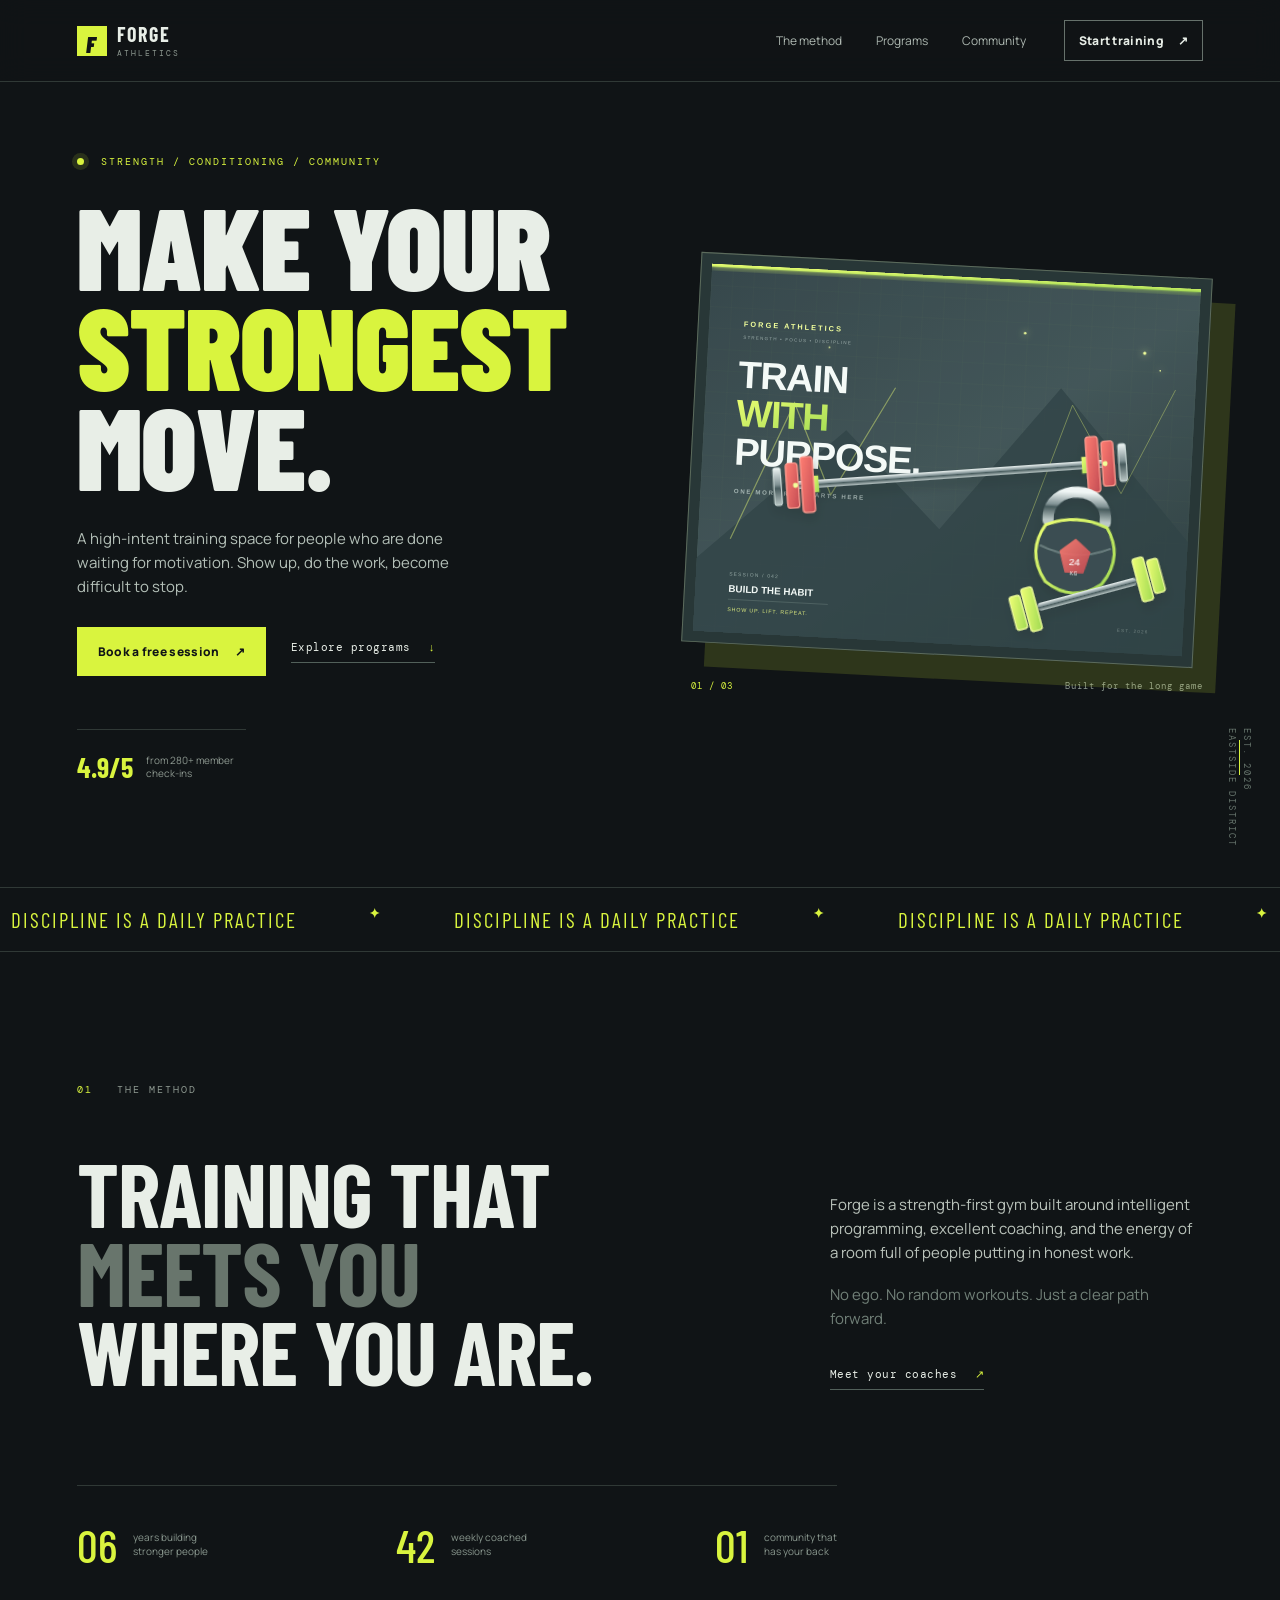
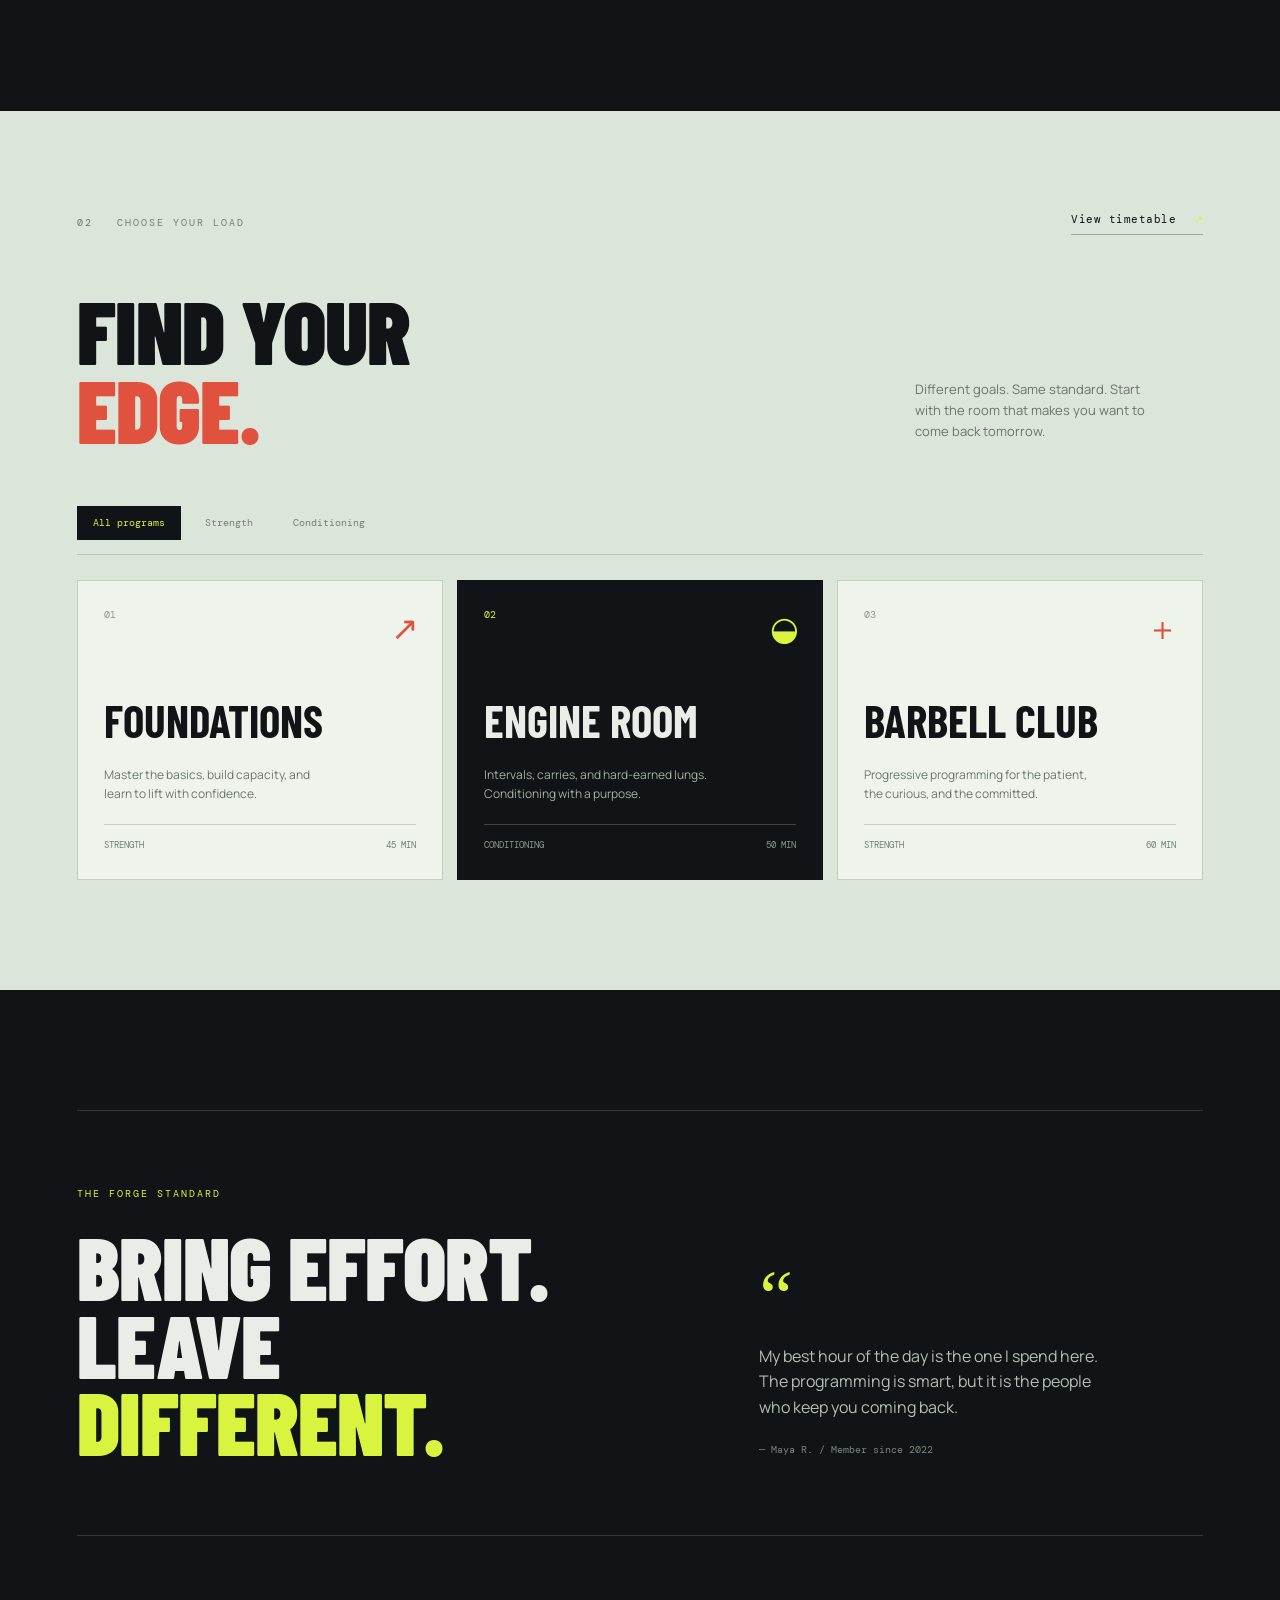
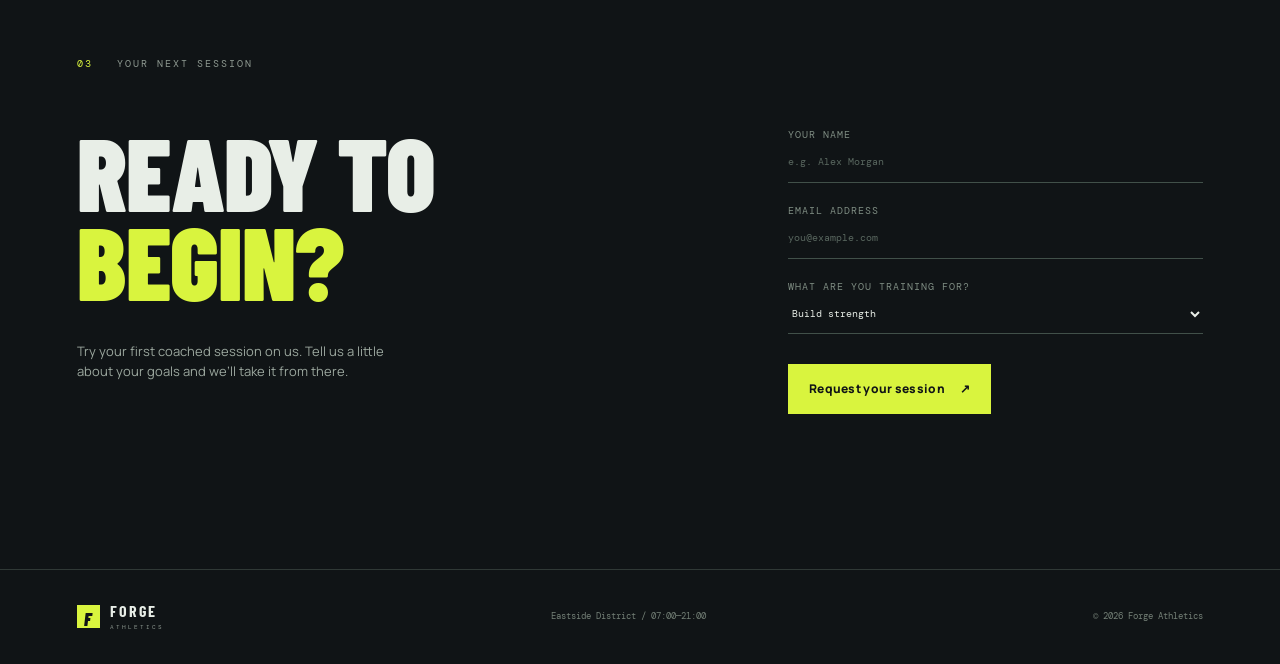
==== index.html @ f22df0a8 "intial comite create image of diamond jewellery cretae it on royal theme" ====
<!doctype html>
<html lang="en">
<head>
  <meta charset="UTF-8">
  <meta name="viewport" content="width=device-width, initial-scale=1.0">
  <meta name="description" content="Forge Athletics is a focused strength and conditioning gym for people who train with purpose.">
  <title>Forge Athletics | Train With Purpose</title>
  <link rel="preconnect" href="https://fonts.googleapis.com">
  <link rel="preconnect" href="https://fonts.gstatic.com" crossorigin>
  <link href="https://fonts.googleapis.com/css2?family=Barlow+Condensed:wght@400;500;600;700;800;900&family=DM+Mono:wght@400;500&family=Manrope:wght@400;500;600;700;800&display=swap" rel="stylesheet">
  <link rel="stylesheet" href="styles.css">
</head>
<body>
  <header class="site-header">
    <a class="brand" href="#top" aria-label="Forge Athletics home">
      <span class="brand-mark">F</span>
      <span><strong>FORGE</strong><small>ATHLETICS</small></span>
    </a>
    <nav class="desktop-nav" aria-label="Main navigation">
      <a href="#method">The method</a>
      <a href="#programs">Programs</a>
      <a href="#community">Community</a>
    </nav>
    <a class="button button-small button-outline" href="#join">Start training <span aria-hidden="true">↗</span></a>
  </header>

  <main id="top">
    <section class="hero section-shell">
      <div class="hero-copy reveal">
        <p class="eyebrow"><span class="pulse-dot"></span> Strength / Conditioning / Community</p>
        <h1>Make your<br><em>strongest</em><br>move.</h1>
        <p class="hero-intro">A high-intent training space for people who are done waiting for motivation. Show up, do the work, become difficult to stop.</p>
        <div class="hero-actions">
          <a class="button button-primary" href="#join">Book a free session <span aria-hidden="true">↗</span></a>
          <a class="text-link" href="#programs">Explore programs <span aria-hidden="true">↓</span></a>
        </div>
        <div class="hero-proof"><strong>4.9/5</strong><span>from 280+ member check-ins</span></div>
      </div>
      <div class="hero-art reveal reveal-delay" aria-label="Forge Athletics gym training poster">
        <div class="art-frame"><img src="gym-training-poster.svg" alt="Barbell and kettlebell in the Forge Athletics gym poster artwork"></div>
        <div class="art-caption"><span>01 / 03</span><span>Built for the long game</span></div>
      </div>
      <div class="hero-side-note">EST. 2026 <span></span> EASTSIDE DISTRICT</div>
    </section>

    <section class="ticker" aria-label="Training philosophy">
      <div class="ticker-track"><span>DISCIPLINE IS A DAILY PRACTICE</span><b>✦</b><span>DISCIPLINE IS A DAILY PRACTICE</span><b>✦</b><span>DISCIPLINE IS A DAILY PRACTICE</span><b>✦</b></div>
    </section>

    <section class="intro section-shell" id="method">
      <div class="section-label">01 <span>The method</span></div>
      <div class="intro-grid">
        <h2>Training that<br><span>meets you</span><br>where you are.</h2>
        <div class="intro-text"><p>Forge is a strength-first gym built around intelligent programming, excellent coaching, and the energy of a room full of people putting in honest work.</p><p class="muted">No ego. No random workouts. Just a clear path forward.</p><a class="text-link" href="#join">Meet your coaches <span aria-hidden="true">↗</span></a></div>
      </div>
      <div class="stat-row">
        <div><strong>06</strong><span>years building<br>stronger people</span></div>
        <div><strong>42</strong><span>weekly coached<br>sessions</span></div>
        <div><strong>01</strong><span>community that<br>has your back</span></div>
      </div>
    </section>

    <section class="programs section-shell" id="programs">
      <div class="section-heading"><div class="section-label">02 <span>Choose your load</span></div><a class="text-link" href="#join">View timetable <span aria-hidden="true">↗</span></a></div>
      <div class="program-intro"><h2>Find your<br><em>edge.</em></h2><p>Different goals. Same standard. Start with the room that makes you want to come back tomorrow.</p></div>
      <div class="program-tabs" role="tablist" aria-label="Program filters">
        <button class="tab active" role="tab" aria-selected="true" data-filter="all">All programs</button>
        <button class="tab" role="tab" aria-selected="false" data-filter="strength">Strength</button>
        <button class="tab" role="tab" aria-selected="false" data-filter="conditioning">Conditioning</button>
      </div>
      <div class="program-grid">
        <article class="program-card" data-type="strength"><span class="card-number">01</span><div class="card-icon">↗</div><h3>Foundations</h3><p>Master the basics, build capacity, and learn to lift with confidence.</p><div class="card-footer"><span>Strength</span><span>45 min</span></div></article>
        <article class="program-card featured" data-type="conditioning"><span class="card-number">02</span><div class="card-icon">◒</div><h3>Engine Room</h3><p>Intervals, carries, and hard-earned lungs. Conditioning with a purpose.</p><div class="card-footer"><span>Conditioning</span><span>50 min</span></div></article>
        <article class="program-card" data-type="strength"><span class="card-number">03</span><div class="card-icon">＋</div><h3>Barbell Club</h3><p>Progressive programming for the patient, the curious, and the committed.</p><div class="card-footer"><span>Strength</span><span>60 min</span></div></article>
      </div>
    </section>

    <section class="community section-shell" id="community">
      <div class="community-card"><div><p class="eyebrow">The Forge standard</p><h2>Bring effort.<br>Leave <em>different.</em></h2></div><div class="community-quote"><span class="quote-mark">“</span><p>My best hour of the day is the one I spend here. The programming is smart, but it is the people who keep you coming back.</p><small>— Maya R. / Member since 2022</small></div></div>
    </section>

    <section class="join section-shell" id="join">
      <div class="section-label">03 <span>Your next session</span></div>
      <div class="join-grid"><div><h2>Ready to<br><em>begin?</em></h2><p>Try your first coached session on us. Tell us a little about your goals and we’ll take it from there.</p></div><form class="join-form"><label>Your name<input type="text" name="name" placeholder="e.g. Alex Morgan" required></label><label>Email address<input type="email" name="email" placeholder="you@example.com" required></label><label>What are you training for?<select name="goal"><option>Build strength</option><option>Improve conditioning</option><option>Get back into a routine</option><option>Train for something specific</option></select></label><button class="button button-primary" type="submit">Request your session <span aria-hidden="true">↗</span></button><p class="form-note" aria-live="polite"></p></form></div>
    </section>
  </main>
  <footer class="site-footer section-shell"><a class="brand" href="#top"><span class="brand-mark">F</span><span><strong>FORGE</strong><small>ATHLETICS</small></span></a><span>Eastside District / 07:00—21:00</span><span>© 2026 Forge Athletics</span></footer>
  <script src="script.js"></script>
</body>
</html>
---- styles.css ----
:root{--ink:#101416;--paper:#e8eee7;--acid:#d9f43e;--muted:#8d9890;--line:#303936;--red:#e1523e;--display:'Barlow Condensed',sans-serif;--body:'Manrope',sans-serif;--mono:'DM Mono',monospace}*{box-sizing:border-box}html{scroll-behavior:smooth}body{margin:0;background:var(--ink);color:var(--paper);font-family:var(--body);font-size:15px;line-height:1.6}a{color:inherit;text-decoration:none}button,input,select{font:inherit}section{scroll-margin-top:90px}.section-shell{max-width:1280px;margin:0 auto;padding-left:6vw;padding-right:6vw}.site-header{height:82px;display:flex;align-items:center;justify-content:space-between;padding:0 6vw;border-bottom:1px solid var(--line);position:sticky;top:0;background:rgba(16,20,22,.88);backdrop-filter:blur(14px);z-index:10}.brand{display:flex;gap:10px;align-items:center;letter-spacing:1px}.brand-mark{width:30px;height:30px;display:grid;place-items:center;background:var(--acid);color:var(--ink);font-family:var(--display);font-size:23px;font-weight:900;font-style:italic}.brand strong,.brand small{display:block;line-height:1}.brand strong{font-family:var(--display);font-size:20px;letter-spacing:2px}.brand small{font-family:var(--mono);font-size:8px;color:var(--muted);letter-spacing:2px;margin-top:5px}.desktop-nav{display:flex;gap:34px;margin-left:auto;margin-right:38px;color:#aeb8b1;font-size:12px}.desktop-nav a:hover,.text-link:hover{color:var(--acid)}.button{border:0;display:inline-flex;align-items:center;justify-content:center;gap:15px;padding:15px 21px;font-weight:800;font-size:12px;letter-spacing:.3px;cursor:pointer;transition:transform .2s,background .2s,color .2s}.button:hover{transform:translateY(-3px)}.button-primary{background:var(--acid);color:var(--ink)}.button-primary:hover{background:#f0ff86}.button-outline{border:1px solid #66716b;color:var(--paper)}.button-outline:hover{border-color:var(--acid);color:var(--acid)}.button-small{padding:10px 14px}.hero{min-height:700px;display:grid;grid-template-columns:1fr 1fr;align-items:center;gap:8vw;position:relative;padding-top:72px;padding-bottom:82px}.hero-copy{padding-bottom:15px}.eyebrow{color:var(--acid);font-family:var(--mono);font-size:10px;letter-spacing:2px;text-transform:uppercase;margin:0 0 25px}.pulse-dot{display:inline-block;width:7px;height:7px;border-radius:50%;background:var(--acid);box-shadow:0 0 0 5px rgba(217,244,62,.13);margin-right:9px}.hero h1,.program-intro h2,.community-card h2,.join h2{font-family:var(--display);font-weight:900;text-transform:uppercase;line-height:.87;letter-spacing:-1px;margin:0;font-size:clamp(70px,9vw,134px)}em{font-style:normal;color:var(--acid)}.hero-intro{max-width:405px;color:#b4c0b8;margin:31px 0 28px;font-size:15px}.hero-actions{display:flex;gap:25px;align-items:center}.text-link{font-family:var(--mono);color:var(--paper);font-size:11px;letter-spacing:.5px;border-bottom:1px solid #52605a;padding-bottom:5px}.text-link span{color:var(--acid);margin-left:10px}.hero-proof{border-top:1px solid var(--line);display:flex;gap:13px;align-items:center;width:max-content;margin-top:53px;padding-top:15px}.hero-proof strong{font-family:var(--display);font-size:28px;color:var(--acid)}.hero-proof span{font-size:10px;color:var(--muted);max-width:100px;line-height:1.3}.hero-art{position:relative}.art-frame{background:#283737;border:1px solid #5c6b5c;padding:10px;box-shadow:24px 24px 0 rgba(217,244,62,.15);transform:rotate(3deg)}.art-frame img{display:block;width:100%;height:auto;mix-blend-mode:screen}.art-caption{display:flex;justify-content:space-between;font-family:var(--mono);font-size:9px;letter-spacing:1px;color:var(--muted);margin-top:25px}.art-caption span:first-child{color:var(--acid)}.hero-side-note{position:absolute;right:2vw;bottom:40px;writing-mode:vertical-rl;color:#65736b;font-family:var(--mono);font-size:9px;letter-spacing:2px}.hero-side-note span{height:35px;border-left:1px solid var(--acid);display:block;margin:12px auto}.ticker{border-top:1px solid var(--line);border-bottom:1px solid var(--line);padding:15px 0;overflow:hidden;color:var(--acid);font-family:var(--display);font-size:21px;letter-spacing:2px;white-space:nowrap}.ticker-track{display:flex;justify-content:space-around;gap:50px;animation:marquee 20s linear infinite}.ticker b{font-family:var(--body);font-size:13px}.intro{padding-top:130px;padding-bottom:130px}.section-label{font-family:var(--mono);font-size:10px;color:var(--acid);letter-spacing:2px;text-transform:uppercase}.section-label span{color:var(--muted);margin-left:16px}.intro-grid{display:grid;grid-template-columns:1.1fr .75fr;gap:16vw;margin-top:55px}.intro h2,.program-intro h2{font-family:var(--display);font-size:clamp(56px,7vw,96px);text-transform:uppercase;line-height:.88;margin:0;letter-spacing:-1px}.intro h2 span{color:#68756c}.intro-text{align-self:end;color:#bbc4bc;max-width:370px}.intro-text p{margin:0 0 18px}.intro-text .muted{color:#718078}.intro-text .text-link{display:inline-block;margin-top:17px}.stat-row{border-top:1px solid var(--line);display:flex;justify-content:space-between;max-width:760px;margin-top:95px;padding-top:22px}.stat-row div{display:flex;gap:16px;align-items:center}.stat-row strong{font-family:var(--display);font-size:46px;color:var(--acid);font-weight:500}.stat-row span{color:#89978e;font-size:10px;line-height:1.35}.programs{background:#dce5d9;color:var(--ink);max-width:none;padding-top:100px;padding-bottom:110px}.programs>*{max-width:1150px;margin-left:auto;margin-right:auto}.programs .section-label{color:#6a7c68}.programs .section-label span{color:#728074}.section-heading{display:flex;justify-content:space-between;align-items:center}.section-heading .text-link{color:var(--ink);border-color:#9ba99c}.program-intro{display:flex;justify-content:space-between;align-items:end;margin-top:55px!important}.program-intro em{color:var(--red)}.program-intro p{max-width:250px;color:#67756b;margin:0 3vw 6px 0;font-size:13px}.program-tabs{display:flex;gap:8px;border-bottom:1px solid #b9c5b9;margin-top:58px!important;padding-bottom:14px}.tab{border:1px solid transparent;background:none;padding:8px 15px;color:#718074;cursor:pointer;font-family:var(--mono);font-size:10px}.tab.active,.tab:hover{background:var(--ink);color:var(--acid)}.program-grid{display:grid;grid-template-columns:repeat(3,1fr);gap:14px;margin-top:25px!important}.program-card{min-height:300px;background:#eef3ec;border:1px solid #c1cec0;padding:26px;display:flex;flex-direction:column;position:relative;transition:transform .25s,background .25s}.program-card:hover{transform:translateY(-7px);background:#f7faf4}.program-card.featured{background:var(--ink);color:var(--paper);border-color:var(--ink)}.program-card.featured:hover{background:#182023}.card-number{font-family:var(--mono);font-size:10px;color:#88978b}.featured .card-number{color:var(--acid)}.card-icon{font-family:var(--display);font-size:33px;position:absolute;right:23px;top:20px;color:var(--red)}.featured .card-icon{color:var(--acid)}.program-card h3{font-family:var(--display);font-size:45px;line-height:1;margin:75px 0 10px;text-transform:uppercase}.program-card p{color:#6b786e;font-size:12px;max-width:235px}.featured p{color:#a1afa5}.card-footer{display:flex;justify-content:space-between;border-top:1px solid #c4d0c3;padding-top:13px;margin-top:auto;font-family:var(--mono);font-size:9px;color:#718074;text-transform:uppercase}.featured .card-footer{border-color:#3d4742;color:#8d998e}.community{padding-top:120px;padding-bottom:120px}.community-card{display:grid;grid-template-columns:1fr .8fr;gap:10vw;border-top:1px solid var(--line);border-bottom:1px solid var(--line);padding:75px 0}.community-card h2{font-size:clamp(60px,7vw,105px)}.community-quote{align-self:end;max-width:350px;color:#b3beb6}.quote-mark{font-family:Georgia,serif;font-size:75px;color:var(--acid);line-height:.5}.community-quote p{font-size:16px}.community-quote small{font-family:var(--mono);color:#77867d;font-size:10px}.join{padding-bottom:135px}.join-grid{display:grid;grid-template-columns:1fr .8fr;gap:15vw;margin-top:55px}.join h2{font-size:clamp(65px,8vw,115px)}.join-grid>div p{max-width:315px;color:#9ba79e;margin-top:35px;font-size:13px}.join-form{display:grid;gap:20px}.join-form label{font-family:var(--mono);font-size:10px;color:#7e8c82;text-transform:uppercase;letter-spacing:1px}.join-form input,.join-form select{width:100%;background:none;border:0;border-bottom:1px solid #415049;color:var(--paper);padding:11px 0 12px;outline:0;border-radius:0}.join-form input:focus,.join-form select:focus{border-color:var(--acid)}.join-form input::placeholder{color:#59675f}.join-form select option{background:var(--ink)}.join-form .button{margin-top:10px;justify-self:start}.form-note{color:var(--acid);font-family:var(--mono);font-size:10px;margin:0}.site-footer{border-top:1px solid var(--line);min-height:95px;display:flex;align-items:center;justify-content:space-between;color:#748077;font-family:var(--mono);font-size:9px}.site-footer .brand{color:var(--paper)}.site-footer .brand-mark{width:23px;height:23px;font-size:18px}.site-footer .brand strong{font-size:16px}.site-footer .brand small{font-size:6px}.reveal{animation:rise .8s ease both}.reveal-delay{animation-delay:.15s}@keyframes rise{from{opacity:0;transform:translateY(22px)}to{opacity:1;transform:none}}@keyframes marquee{to{transform:translateX(-33%)}}@media(max-width:760px){.site-header{height:70px;padding:0 5vw}.desktop-nav{display:none}.site-header .button{font-size:10px;padding:9px 10px}.hero{display:flex;flex-direction:column;align-items:stretch;gap:55px;padding-top:70px;padding-bottom:75px}.hero h1{font-size:80px}.hero-intro{font-size:13px}.hero-side-note{display:none}.hero-art{width:87%;align-self:flex-end}.intro{padding-top:85px;padding-bottom:85px}.intro-grid,.join-grid,.community-card{grid-template-columns:1fr;gap:45px}.intro h2,.program-intro h2{font-size:64px}.stat-row{margin-top:60px;gap:18px}.stat-row div{display:block}.stat-row strong{display:block;font-size:38px}.stat-row span{display:block}.programs{padding-top:75px;padding-bottom:75px}.program-intro{display:block}.program-intro p{margin-top:25px}.program-tabs{overflow:auto;white-space:nowrap}.program-grid{grid-template-columns:1fr}.program-card{min-height:260px}.community{padding-top:85px;padding-bottom:85px}.community-card{padding:52px 0}.community-card h2{font-size:72px}.join{padding-bottom:90px}.site-footer{padding-top:25px;padding-bottom:25px;gap:18px;align-items:flex-start;flex-direction:column}.site-footer>span{font-size:8px}}
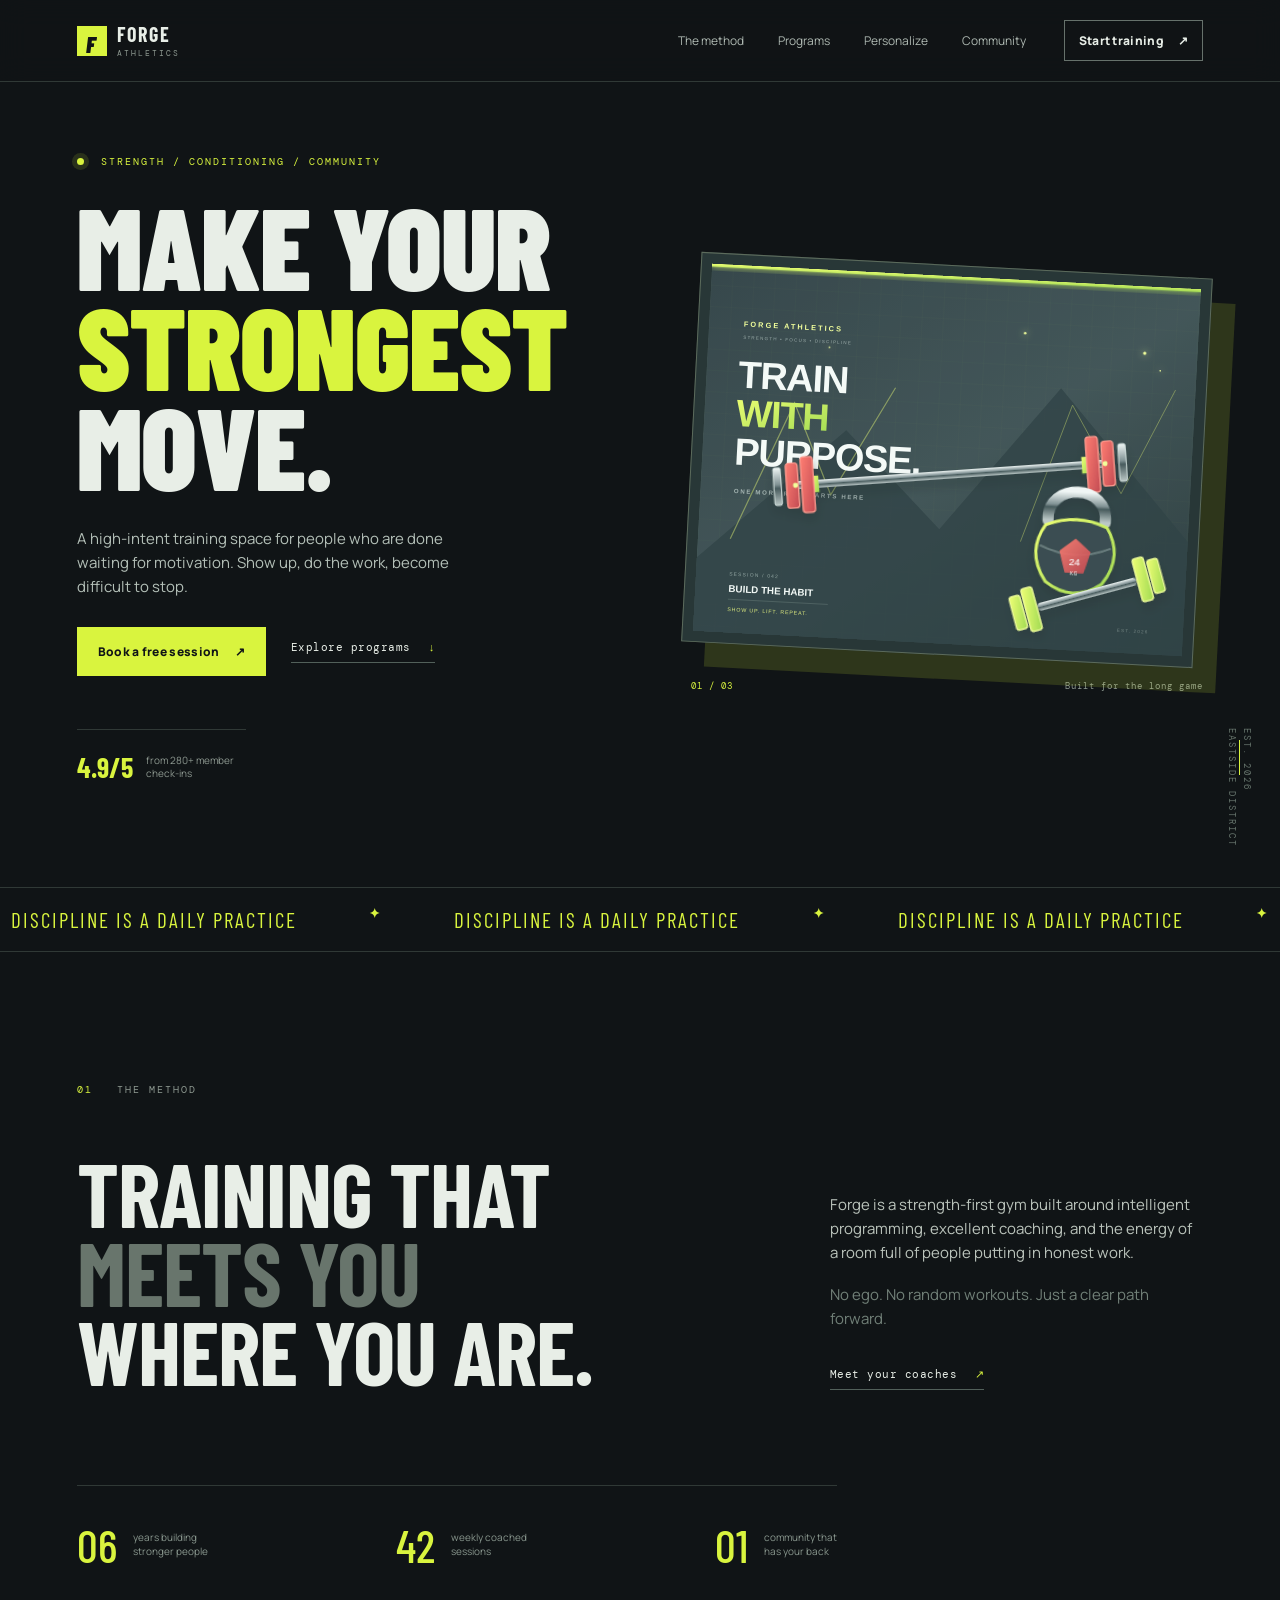
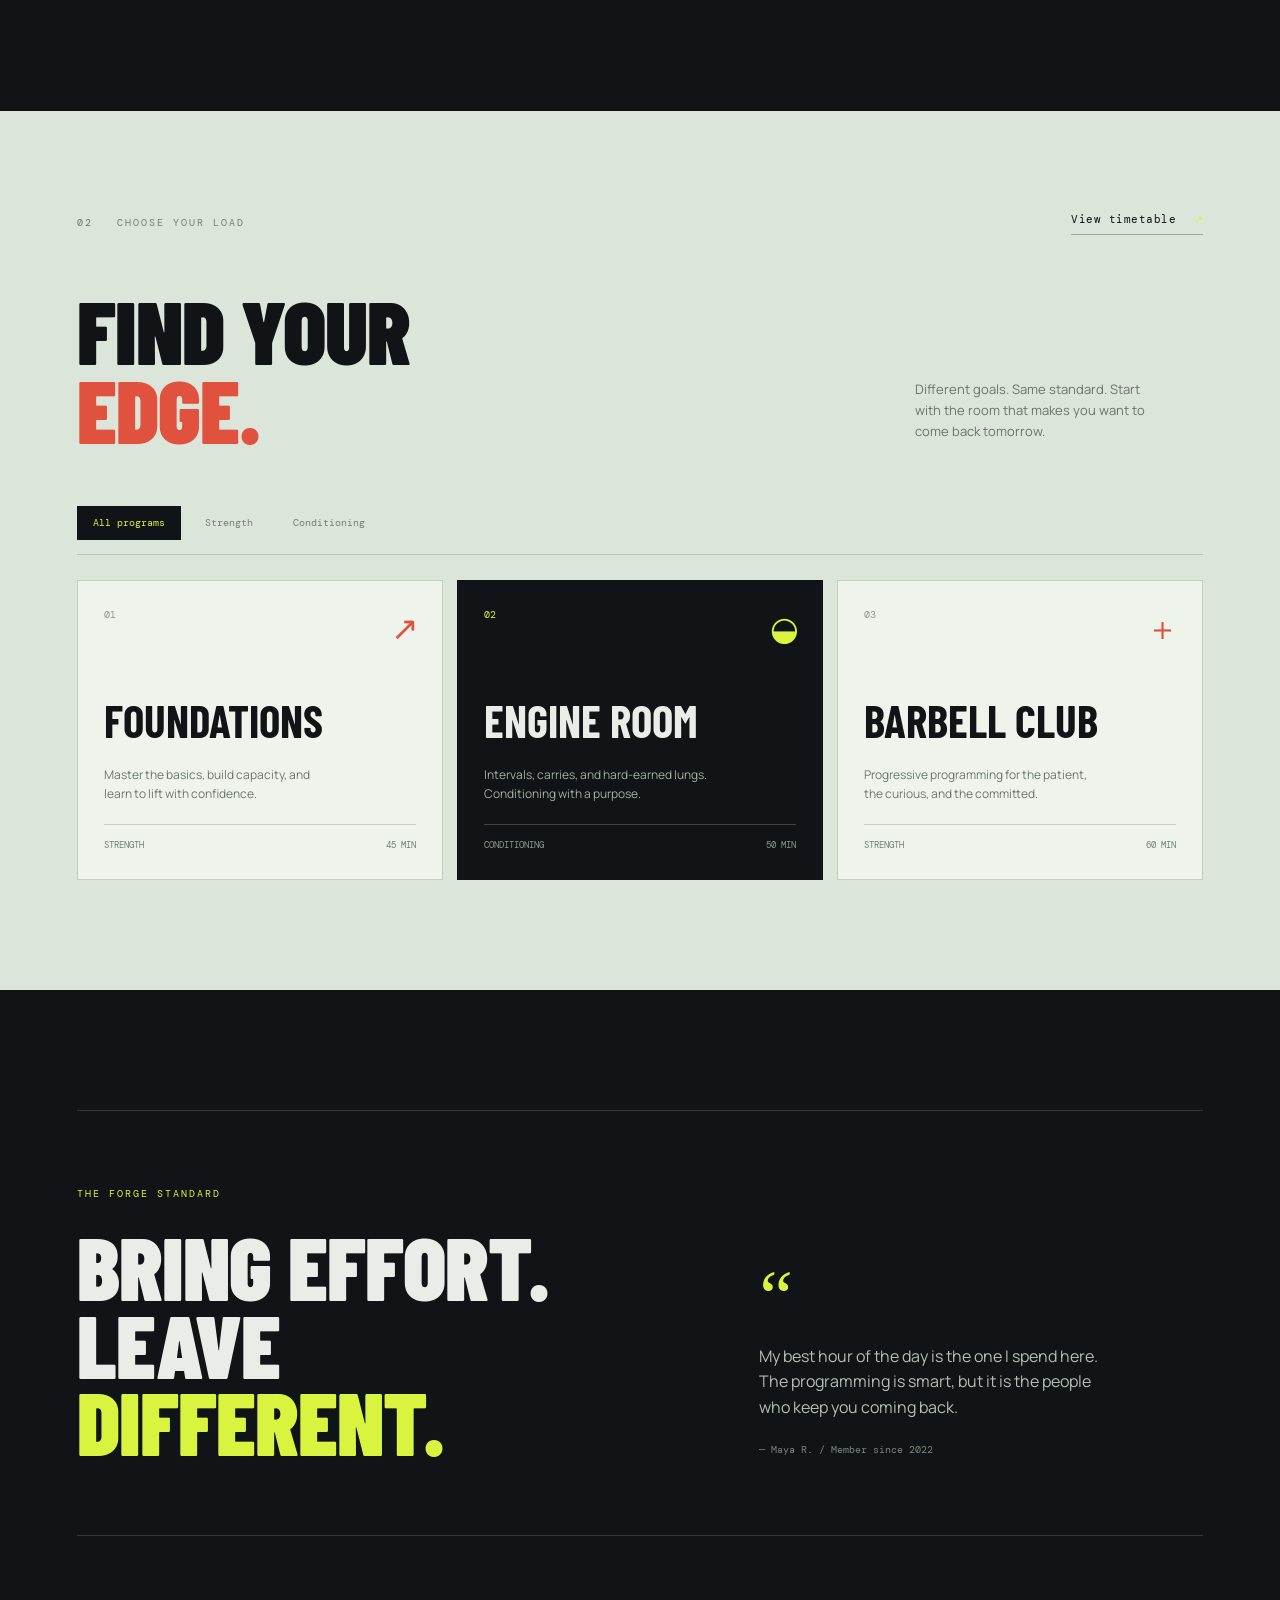
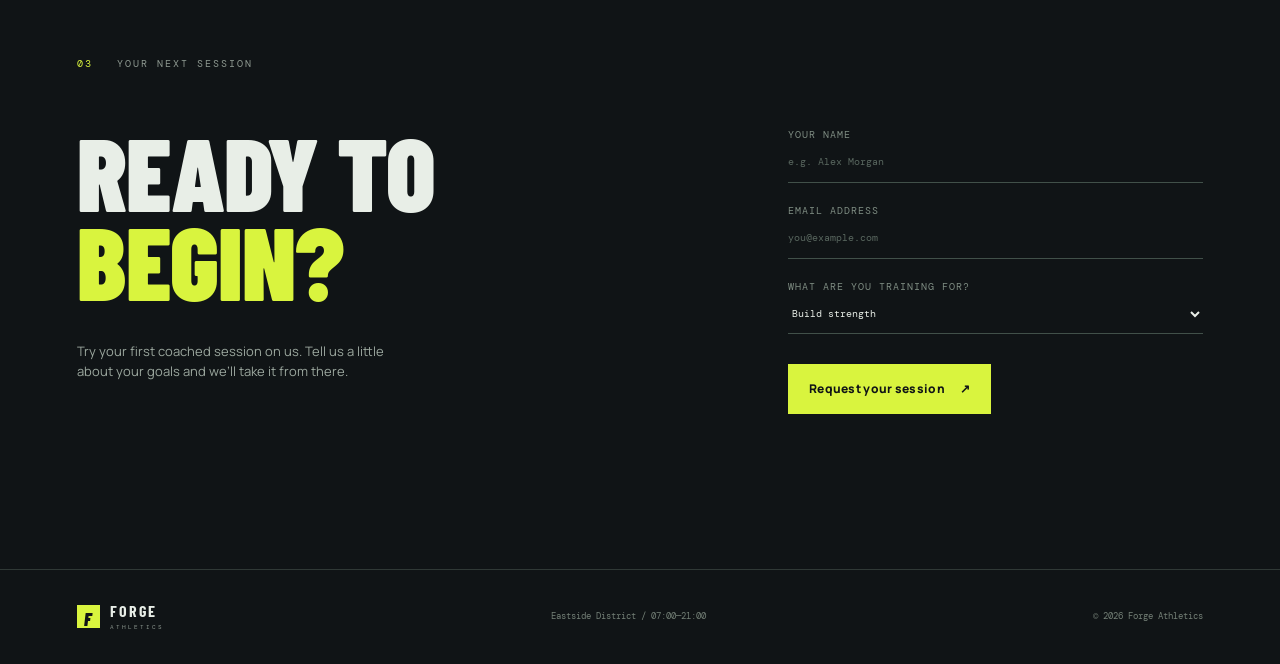
==== commit 0dc5ef13: "intial commit" ====
--- a/index.html
+++ b/index.html
@@ -17,11 +17,12 @@
       <span><strong>FORGE</strong><small>ATHLETICS</small></span>
     </a>
     <nav class="desktop-nav" aria-label="Main navigation">
-      <a href="#method">The method</a>
-      <a href="#programs">Programs</a>
-      <a href="#community">Community</a>
+      <a href="method.html">The method</a>
+      <a href="programs.html">Programs</a>
+      <a href="planner.html">Personalize</a>
+      <a href="community.html">Community</a>
     </nav>
-    <a class="button button-small button-outline" href="#join">Start training <span aria-hidden="true">↗</span></a>
+    <a class="button button-small button-outline" href="join.html">Start training <span aria-hidden="true">↗</span></a>
   </header>
 
   <main id="top">
--- a/styles.css
+++ b/styles.css
@@ -1 +1,3 @@
+ .planner{padding-top:20px;padding-bottom:110px}.planner-grid{display:grid;grid-template-columns:1fr 1fr;gap:14px}.planner-card{background:#e8eee7;color:var(--ink);padding:38px;min-height:600px;display:flex;flex-direction:column;border:1px solid #bdc9bd}.planner-card.featured-planner{background:#1a2323;color:var(--paper);border-color:#3e4c43}.planner-card-head{border-bottom:1px solid #c0ccc0;padding-bottom:28px;margin-bottom:28px}.featured-planner .planner-card-head{border-color:#3f4c44}.planner-card .card-number{color:#65766a}.featured-planner .card-number{color:var(--acid)}.planner-symbol{float:right;font-family:var(--display);font-size:36px;color:var(--red)}.featured-planner .planner-symbol{color:var(--acid)}.planner-card h2{font-family:var(--display);font-size:68px;line-height:.82;text-transform:uppercase;margin:65px 0 18px;letter-spacing:-1px}.planner-card p{color:#68766d;font-size:13px;max-width:360px;margin:0}.featured-planner p{color:#a7b3aa}.planner-card label{font-family:var(--mono);font-size:10px;color:#69786d;letter-spacing:1px;text-transform:uppercase;margin-bottom:19px}.featured-planner label{color:#94a197}.planner-card select{display:block;width:100%;border:0;border-bottom:1px solid #aebcae;background:transparent;color:var(--ink);padding:10px 0;outline:0;border-radius:0}.featured-planner select{border-color:#4b5950;color:var(--paper)}.planner-card select option{background:var(--ink);color:var(--paper)}.planner-card .button{margin-top:auto;align-self:flex-start}.plan-result{display:block;min-height:18px;margin-top:17px;color:#698018;font-family:var(--mono);font-size:10px;line-height:1.5}.featured-planner .plan-result{color:var(--acid)}.planner-note{border-top:1px solid var(--line);padding-top:75px;padding-bottom:120px}.planner-note h2{font-family:var(--display);font-size:clamp(65px,8vw,110px);line-height:.84;text-transform:uppercase;margin:25px 0}.planner-note>p:not(.eyebrow){max-width:365px;color:#aab6ad;font-size:13px;margin-bottom:25px}.planner-note .text-link{display:inline-block}@media(max-width:760px){.planner{padding-top:0;padding-bottom:75px}.planner-grid{grid-template-columns:1fr}.planner-card{min-height:520px;padding:25px}.planner-card h2{font-size:58px}.planner-note{padding-top:55px;padding-bottom:80px}}
+ .nav-current{color:var(--acid)!important}.page-hero{min-height:500px;display:grid;grid-template-columns:1fr auto;align-items:end;gap:10vw;padding-top:100px;padding-bottom:90px}.page-hero h1{font-family:var(--display);font-size:clamp(90px,12vw,170px);line-height:.82;text-transform:uppercase;letter-spacing:-2px;margin:0}.page-lede{color:#aab6ad;max-width:400px;margin:32px 0 0;font-size:15px}.page-stamp{border:1px solid #4e5b53;color:var(--acid);font-family:var(--display);font-size:75px;line-height:.75;padding:22px;min-width:160px}.page-stamp span{display:block;color:#79877f;font-family:var(--mono);font-size:9px;line-height:1.5;letter-spacing:1px;margin-top:19px}.page-programs{padding-top:90px}.page-programs .program-grid{margin-top:0!important}.page-band{padding-top:100px;padding-bottom:120px}.page-band h2{font-family:var(--display);font-size:clamp(65px,9vw,120px);line-height:.84;text-transform:uppercase;margin:25px 0 35px}.page-band .button{margin-top:10px}.method-list{border-top:1px solid var(--line)}.method-list article{display:grid;grid-template-columns:110px 1fr;gap:8vw;border-bottom:1px solid var(--line);padding:45px 0}.method-list article>span{font-family:var(--mono);color:var(--acid);font-size:12px}.method-list h2{font-family:var(--display);text-transform:uppercase;font-size:65px;line-height:.9;margin:0 0 13px}.method-list p{color:#aab6ad;max-width:480px;margin:0}.dark-band{background:#1a2323;max-width:none;padding-left:12vw;padding-right:12vw}.community-wall{padding-top:75px;padding-bottom:90px}.community-wall blockquote{font-family:var(--display);font-size:clamp(42px,6vw,78px);line-height:.93;max-width:850px;margin:0;text-transform:uppercase}.community-wall cite{display:block;font-family:var(--mono);font-size:10px;font-style:normal;color:var(--acid);letter-spacing:1px;margin-top:28px}.member-grid{border-top:1px solid var(--line);margin-top:85px;padding-top:22px;display:flex;gap:13vw}.member-grid div{display:flex;gap:14px;align-items:center}.member-grid strong{font-family:var(--display);font-size:38px;color:var(--acid)}.member-grid span{color:#87948b;font-size:10px;line-height:1.3}.community-band{background:#dce5d9;color:var(--ink);max-width:none;padding-left:12vw;padding-right:12vw}.community-band .eyebrow{color:#6b7c6c}.join-page{min-height:700px;display:grid;grid-template-columns:1fr .75fr;align-items:center;gap:14vw;padding-top:100px;padding-bottom:110px}.join-page h1{font-family:var(--display);font-size:clamp(95px,13vw,175px);line-height:.8;text-transform:uppercase;margin:0}.join-page-copy>p:not(.eyebrow){color:#aab6ad;max-width:350px;margin:35px 0}.join-details{border-top:1px solid var(--line);padding-top:15px;display:grid;gap:5px;max-width:350px;color:#718078;font-family:var(--mono);font-size:9px;letter-spacing:1px}.join-details strong{font-family:var(--display);font-size:32px;color:var(--paper);letter-spacing:1px}.standalone-form{border:1px solid #35413b;padding:38px}.standalone-form .button{width:100%;margin-top:14px}.standalone-form .form-note{min-height:16px}@media(max-width:760px){.page-hero,.join-page{grid-template-columns:1fr;gap:45px;padding-top:70px;padding-bottom:70px}.page-hero h1,.join-page h1{font-size:80px}.page-stamp{font-size:55px;min-width:130px;justify-self:start}.method-list article{grid-template-columns:45px 1fr;gap:20px}.method-list h2{font-size:52px}.page-band,.dark-band,.community-band{padding-left:6vw;padding-right:6vw}.member-grid{gap:25px;flex-wrap:wrap}.member-grid div{min-width:110px}.standalone-form{padding:25px}}
 :root{--ink:#101416;--paper:#e8eee7;--acid:#d9f43e;--muted:#8d9890;--line:#303936;--red:#e1523e;--display:'Barlow Condensed',sans-serif;--body:'Manrope',sans-serif;--mono:'DM Mono',monospace}*{box-sizing:border-box}html{scroll-behavior:smooth}body{margin:0;background:var(--ink);color:var(--paper);font-family:var(--body);font-size:15px;line-height:1.6}a{color:inherit;text-decoration:none}button,input,select{font:inherit}section{scroll-margin-top:90px}.section-shell{max-width:1280px;margin:0 auto;padding-left:6vw;padding-right:6vw}.site-header{height:82px;display:flex;align-items:center;justify-content:space-between;padding:0 6vw;border-bottom:1px solid var(--line);position:sticky;top:0;background:rgba(16,20,22,.88);backdrop-filter:blur(14px);z-index:10}.brand{display:flex;gap:10px;align-items:center;letter-spacing:1px}.brand-mark{width:30px;height:30px;display:grid;place-items:center;background:var(--acid);color:var(--ink);font-family:var(--display);font-size:23px;font-weight:900;font-style:italic}.brand strong,.brand small{display:block;line-height:1}.brand strong{font-family:var(--display);font-size:20px;letter-spacing:2px}.brand small{font-family:var(--mono);font-size:8px;color:var(--muted);letter-spacing:2px;margin-top:5px}.desktop-nav{display:flex;gap:34px;margin-left:auto;margin-right:38px;color:#aeb8b1;font-size:12px}.desktop-nav a:hover,.text-link:hover{color:var(--acid)}.button{border:0;display:inline-flex;align-items:center;justify-content:center;gap:15px;padding:15px 21px;font-weight:800;font-size:12px;letter-spacing:.3px;cursor:pointer;transition:transform .2s,background .2s,color .2s}.button:hover{transform:translateY(-3px)}.button-primary{background:var(--acid);color:var(--ink)}.button-primary:hover{background:#f0ff86}.button-outline{border:1px solid #66716b;color:var(--paper)}.button-outline:hover{border-color:var(--acid);color:var(--acid)}.button-small{padding:10px 14px}.hero{min-height:700px;display:grid;grid-template-columns:1fr 1fr;align-items:center;gap:8vw;position:relative;padding-top:72px;padding-bottom:82px}.hero-copy{padding-bottom:15px}.eyebrow{color:var(--acid);font-family:var(--mono);font-size:10px;letter-spacing:2px;text-transform:uppercase;margin:0 0 25px}.pulse-dot{display:inline-block;width:7px;height:7px;border-radius:50%;background:var(--acid);box-shadow:0 0 0 5px rgba(217,244,62,.13);margin-right:9px}.hero h1,.program-intro h2,.community-card h2,.join h2{font-family:var(--display);font-weight:900;text-transform:uppercase;line-height:.87;letter-spacing:-1px;margin:0;font-size:clamp(70px,9vw,134px)}em{font-style:normal;color:var(--acid)}.hero-intro{max-width:405px;color:#b4c0b8;margin:31px 0 28px;font-size:15px}.hero-actions{display:flex;gap:25px;align-items:center}.text-link{font-family:var(--mono);color:var(--paper);font-size:11px;letter-spacing:.5px;border-bottom:1px solid #52605a;padding-bottom:5px}.text-link span{color:var(--acid);margin-left:10px}.hero-proof{border-top:1px solid var(--line);display:flex;gap:13px;align-items:center;width:max-content;margin-top:53px;padding-top:15px}.hero-proof strong{font-family:var(--display);font-size:28px;color:var(--acid)}.hero-proof span{font-size:10px;color:var(--muted);max-width:100px;line-height:1.3}.hero-art{position:relative}.art-frame{background:#283737;border:1px solid #5c6b5c;padding:10px;box-shadow:24px 24px 0 rgba(217,244,62,.15);transform:rotate(3deg)}.art-frame img{display:block;width:100%;height:auto;mix-blend-mode:screen}.art-caption{display:flex;justify-content:space-between;font-family:var(--mono);font-size:9px;letter-spacing:1px;color:var(--muted);margin-top:25px}.art-caption span:first-child{color:var(--acid)}.hero-side-note{position:absolute;right:2vw;bottom:40px;writing-mode:vertical-rl;color:#65736b;font-family:var(--mono);font-size:9px;letter-spacing:2px}.hero-side-note span{height:35px;border-left:1px solid var(--acid);display:block;margin:12px auto}.ticker{border-top:1px solid var(--line);border-bottom:1px solid var(--line);padding:15px 0;overflow:hidden;color:var(--acid);font-family:var(--display);font-size:21px;letter-spacing:2px;white-space:nowrap}.ticker-track{display:flex;justify-content:space-around;gap:50px;animation:marquee 20s linear infinite}.ticker b{font-family:var(--body);font-size:13px}.intro{padding-top:130px;padding-bottom:130px}.section-label{font-family:var(--mono);font-size:10px;color:var(--acid);letter-spacing:2px;text-transform:uppercase}.section-label span{color:var(--muted);margin-left:16px}.intro-grid{display:grid;grid-template-columns:1.1fr .75fr;gap:16vw;margin-top:55px}.intro h2,.program-intro h2{font-family:var(--display);font-size:clamp(56px,7vw,96px);text-transform:uppercase;line-height:.88;margin:0;letter-spacing:-1px}.intro h2 span{color:#68756c}.intro-text{align-self:end;color:#bbc4bc;max-width:370px}.intro-text p{margin:0 0 18px}.intro-text .muted{color:#718078}.intro-text .text-link{display:inline-block;margin-top:17px}.stat-row{border-top:1px solid var(--line);display:flex;justify-content:space-between;max-width:760px;margin-top:95px;padding-top:22px}.stat-row div{display:flex;gap:16px;align-items:center}.stat-row strong{font-family:var(--display);font-size:46px;color:var(--acid);font-weight:500}.stat-row span{color:#89978e;font-size:10px;line-height:1.35}.programs{background:#dce5d9;color:var(--ink);max-width:none;padding-top:100px;padding-bottom:110px}.programs>*{max-width:1150px;margin-left:auto;margin-right:auto}.programs .section-label{color:#6a7c68}.programs .section-label span{color:#728074}.section-heading{display:flex;justify-content:space-between;align-items:center}.section-heading .text-link{color:var(--ink);border-color:#9ba99c}.program-intro{display:flex;justify-content:space-between;align-items:end;margin-top:55px!important}.program-intro em{color:var(--red)}.program-intro p{max-width:250px;color:#67756b;margin:0 3vw 6px 0;font-size:13px}.program-tabs{display:flex;gap:8px;border-bottom:1px solid #b9c5b9;margin-top:58px!important;padding-bottom:14px}.tab{border:1px solid transparent;background:none;padding:8px 15px;color:#718074;cursor:pointer;font-family:var(--mono);font-size:10px}.tab.active,.tab:hover{background:var(--ink);color:var(--acid)}.program-grid{display:grid;grid-template-columns:repeat(3,1fr);gap:14px;margin-top:25px!important}.program-card{min-height:300px;background:#eef3ec;border:1px solid #c1cec0;padding:26px;display:flex;flex-direction:column;position:relative;transition:transform .25s,background .25s}.program-card:hover{transform:translateY(-7px);background:#f7faf4}.program-card.featured{background:var(--ink);color:var(--paper);border-color:var(--ink)}.program-card.featured:hover{background:#182023}.card-number{font-family:var(--mono);font-size:10px;color:#88978b}.featured .card-number{color:var(--acid)}.card-icon{font-family:var(--display);font-size:33px;position:absolute;right:23px;top:20px;color:var(--red)}.featured .card-icon{color:var(--acid)}.program-card h3{font-family:var(--display);font-size:45px;line-height:1;margin:75px 0 10px;text-transform:uppercase}.program-card p{color:#6b786e;font-size:12px;max-width:235px}.featured p{color:#a1afa5}.card-footer{display:flex;justify-content:space-between;border-top:1px solid #c4d0c3;padding-top:13px;margin-top:auto;font-family:var(--mono);font-size:9px;color:#718074;text-transform:uppercase}.featured .card-footer{border-color:#3d4742;color:#8d998e}.community{padding-top:120px;padding-bottom:120px}.community-card{display:grid;grid-template-columns:1fr .8fr;gap:10vw;border-top:1px solid var(--line);border-bottom:1px solid var(--line);padding:75px 0}.community-card h2{font-size:clamp(60px,7vw,105px)}.community-quote{align-self:end;max-width:350px;color:#b3beb6}.quote-mark{font-family:Georgia,serif;font-size:75px;color:var(--acid);line-height:.5}.community-quote p{font-size:16px}.community-quote small{font-family:var(--mono);color:#77867d;font-size:10px}.join{padding-bottom:135px}.join-grid{display:grid;grid-template-columns:1fr .8fr;gap:15vw;margin-top:55px}.join h2{font-size:clamp(65px,8vw,115px)}.join-grid>div p{max-width:315px;color:#9ba79e;margin-top:35px;font-size:13px}.join-form{display:grid;gap:20px}.join-form label{font-family:var(--mono);font-size:10px;color:#7e8c82;text-transform:uppercase;letter-spacing:1px}.join-form input,.join-form select{width:100%;background:none;border:0;border-bottom:1px solid #415049;color:var(--paper);padding:11px 0 12px;outline:0;border-radius:0}.join-form input:focus,.join-form select:focus{border-color:var(--acid)}.join-form input::placeholder{color:#59675f}.join-form select option{background:var(--ink)}.join-form .button{margin-top:10px;justify-self:start}.form-note{color:var(--acid);font-family:var(--mono);font-size:10px;margin:0}.site-footer{border-top:1px solid var(--line);min-height:95px;display:flex;align-items:center;justify-content:space-between;color:#748077;font-family:var(--mono);font-size:9px}.site-footer .brand{color:var(--paper)}.site-footer .brand-mark{width:23px;height:23px;font-size:18px}.site-footer .brand strong{font-size:16px}.site-footer .brand small{font-size:6px}.reveal{animation:rise .8s ease both}.reveal-delay{animation-delay:.15s}@keyframes rise{from{opacity:0;transform:translateY(22px)}to{opacity:1;transform:none}}@keyframes marquee{to{transform:translateX(-33%)}}@media(max-width:760px){.site-header{height:70px;padding:0 5vw}.desktop-nav{display:none}.site-header .button{font-size:10px;padding:9px 10px}.hero{display:flex;flex-direction:column;align-items:stretch;gap:55px;padding-top:70px;padding-bottom:75px}.hero h1{font-size:80px}.hero-intro{font-size:13px}.hero-side-note{display:none}.hero-art{width:87%;align-self:flex-end}.intro{padding-top:85px;padding-bottom:85px}.intro-grid,.join-grid,.community-card{grid-template-columns:1fr;gap:45px}.intro h2,.program-intro h2{font-size:64px}.stat-row{margin-top:60px;gap:18px}.stat-row div{display:block}.stat-row strong{display:block;font-size:38px}.stat-row span{display:block}.programs{padding-top:75px;padding-bottom:75px}.program-intro{display:block}.program-intro p{margin-top:25px}.program-tabs{overflow:auto;white-space:nowrap}.program-grid{grid-template-columns:1fr}.program-card{min-height:260px}.community{padding-top:85px;padding-bottom:85px}.community-card{padding:52px 0}.community-card h2{font-size:72px}.join{padding-bottom:90px}.site-footer{padding-top:25px;padding-bottom:25px;gap:18px;align-items:flex-start;flex-direction:column}.site-footer>span{font-size:8px}}
